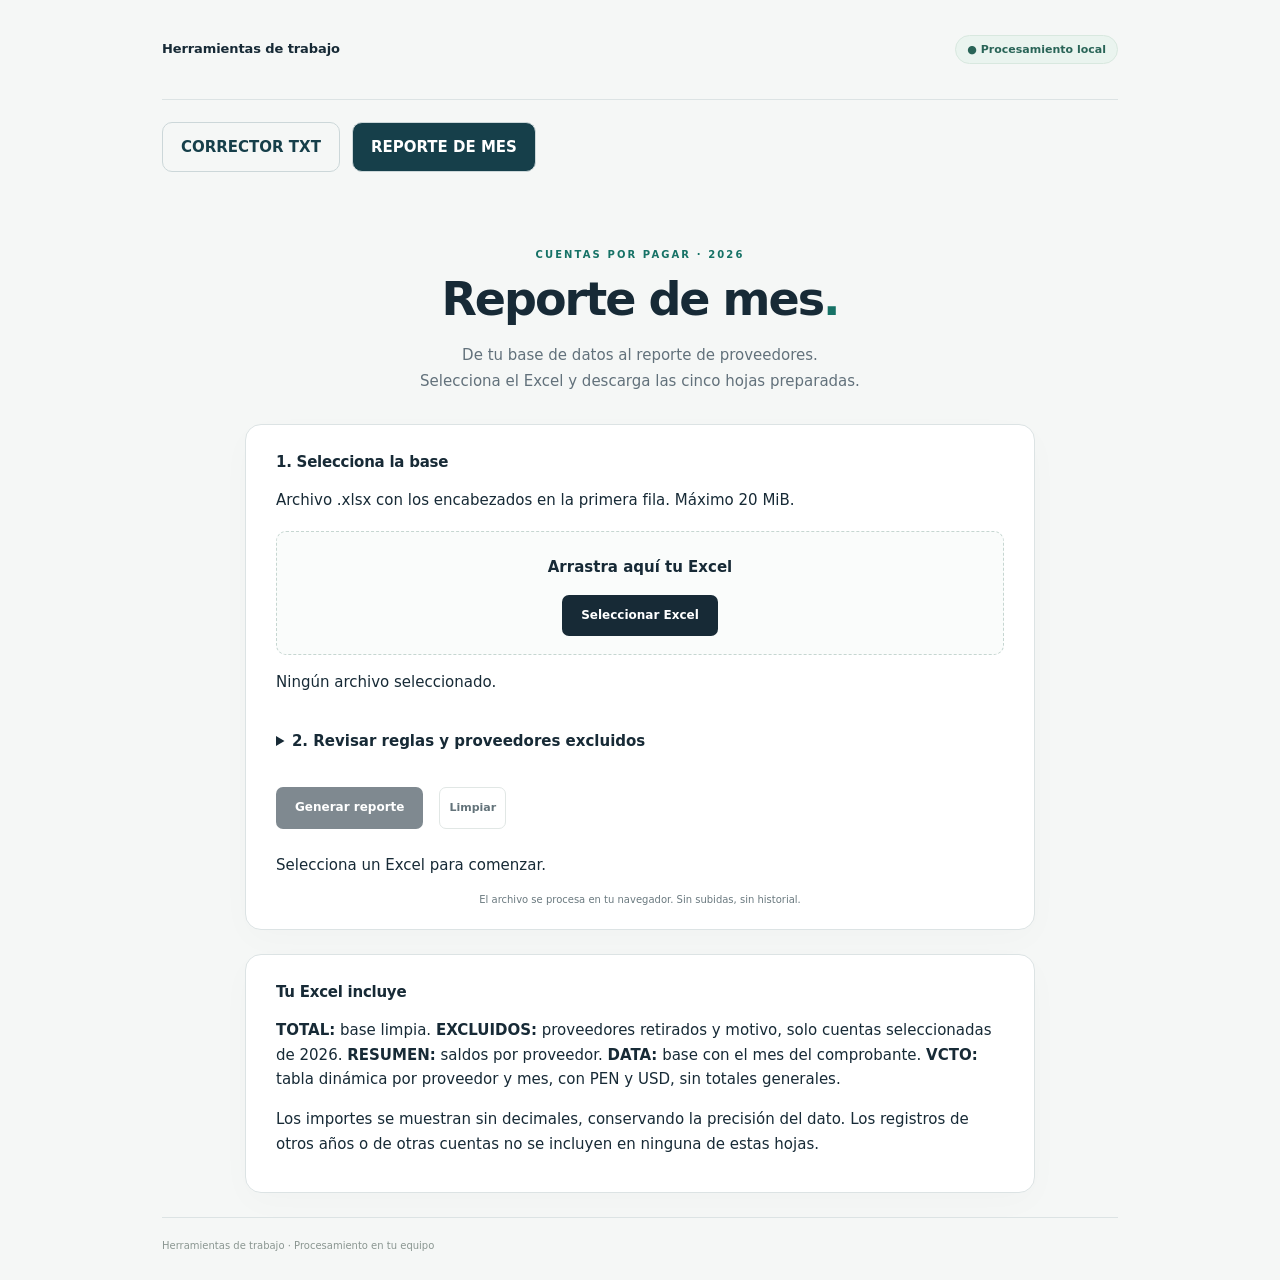
==== reporte.html @ 6555a628 "Add files via upload" ====
<!doctype html>
<html lang="es"><head><meta charset="utf-8"><meta name="viewport" content="width=device-width,initial-scale=1">
<meta http-equiv="Content-Security-Policy" content="default-src 'none'; script-src 'self'; style-src 'self'; img-src 'self' data:; connect-src 'none'; object-src 'none'; base-uri 'none'; form-action 'none'">
<title>Reporte de mes</title><link rel="icon" href="./assets/icon.svg"><link rel="stylesheet" href="./styles.css"><link rel="stylesheet" href="./reporte.css">
<script src="./vendor/exceljs.min.js" defer></script><script src="./vendor/jszip.min.js" defer></script><script type="module" src="./reporte.js"></script></head>
<body><div class="page-shell"><header class="masthead"><span class="brand">Herramientas de trabajo</span><span class="local-badge">● Procesamiento local</span></header>
<nav class="tool-nav" aria-label="Herramientas"><a href="./index.html">CORRECTOR TXT</a><a href="./reporte.html" aria-current="page">REPORTE DE MES</a></nav>
<main><section class="intro"><p class="eyebrow">CUENTAS POR PAGAR · 2026</p><h1>Reporte de mes<span class="title-dot">.</span></h1><p class="intro-copy">De tu base de datos al reporte de proveedores.<br>Selecciona el Excel y descarga las cinco hojas preparadas.</p></section>
<section class="workspace"><h2>1. Selecciona la base</h2><p>Archivo .xlsx con los encabezados en la primera fila. Máximo 20 MiB.</p><label class="drop-zone" id="report-drop">Arrastra aquí tu Excel<br><span class="button button-primary">Seleccionar Excel</span><input class="sr-only" type="file" id="report-file" accept=".xlsx"></label>
<p id="chosen-file">Ningún archivo seleccionado.</p>
<details><summary>2. Revisar reglas y proveedores excluidos</summary><p>Cuentas: 42120001, 42120002, 42410001, 43120001 y 43120002. Solo fecha de comprobante de 2026. ONCOSALUD permanece incluido.</p>
<label for="excluded-names">Proveedores a excluir (uno por línea)</label><textarea id="excluded-names" rows="9" spellcheck="false"></textarea>
<p>Se ignoran tildes, espacios y puntuación. Puedes escribir el inicio del nombre, por ejemplo TALMA SERVICIOS AEROPOR. Cada coincidencia se detalla en EXCLUIDOS.</p>
<label for="insurance-names">Palabras y nombres de aseguradoras a excluir (uno por línea)</label><textarea id="insurance-names" rows="4" spellcheck="false"></textarea><p>Revisa esta lista si aparece una aseguradora nueva cuyo nombre no incluye “seguros”. Los cambios se usan solo durante esta sesión.</p></details>
<div class="report-actions"><button id="generate-report" class="button button-primary" disabled>Generar reporte</button><button id="clear-report" class="button button-clear">Limpiar</button></div>
<p id="report-status" role="status" aria-live="polite">Selecciona un Excel para comenzar.</p><div id="report-result" hidden><p id="report-counts"></p><a id="report-download" class="button button-primary">Descargar reporte Excel ↓</a></div>
<p class="privacy-note">El archivo se procesa en tu navegador. Sin subidas, sin historial.</p></section>
<section class="workspace"><h2>Tu Excel incluye</h2><p><strong>TOTAL:</strong> base limpia. <strong>EXCLUIDOS:</strong> proveedores retirados y motivo, solo cuentas seleccionadas de 2026. <strong>RESUMEN:</strong> saldos por proveedor. <strong>DATA:</strong> base con el mes del comprobante. <strong>VCTO:</strong> tabla dinámica por proveedor y mes, con PEN y USD, sin totales generales.</p><p>Los importes se muestran sin decimales, conservando la precisión del dato. Los registros de otros años o de otras cuentas no se incluyen en ninguna de estas hojas.</p></section>
<noscript>Activa JavaScript para generar el reporte.</noscript></main><footer>Herramientas de trabajo · Procesamiento en tu equipo</footer></div></body></html>
---- styles.css ----
:root{color-scheme:light;--ink:#172a36;--muted:#62717b;--teal:#167266;--teal-soft:#eaf4ef;--border:#dce3e4;--surface:#fff;--page:#f5f7f6;font-family:Inter,ui-sans-serif,system-ui,-apple-system,BlinkMacSystemFont,"Segoe UI",sans-serif;font-synthesis:none}
*{box-sizing:border-box}
body{margin:0;background:var(--page);color:var(--ink);font-size:15px;line-height:1.6}
button,a,input{-webkit-tap-highlight-color:transparent}
button{font:inherit;cursor:pointer}
a{color:inherit}
button:focus-visible,a:focus-visible,summary:focus-visible,input:focus-visible{outline:3px solid #269e8e;outline-offset:4px}
button:disabled{cursor:default;opacity:.55}
[hidden]{display:none!important}
.page-shell{max-width:1040px;margin:auto;padding:0 42px}
.masthead{height:100px;display:flex;align-items:center;justify-content:space-between;gap:16px;border-bottom:1px solid var(--border)}
.brand{display:flex;align-items:center;gap:12px;text-decoration:none;font-size:13px;font-weight:600;letter-spacing:-.1px}
.brand-symbol{display:flex;align-items:center;justify-content:center;width:32px;height:35px;background:var(--ink);color:white;border-radius:9px;font-size:19px;font-weight:700;line-height:1;letter-spacing:-5px;padding-right:4px}
.brand-symbol span{font-size:15px;align-self:flex-start;margin-top:6px;margin-left:1px}
.local-badge{display:flex;align-items:center;gap:7px;background:var(--teal-soft);color:#296457;border:1px solid #d8e8df;border-radius:20px;padding:5px 11px;font-size:11px;font-weight:600;white-space:nowrap}
.local-badge span{font-size:8px;color:#318671}
main{max-width:790px;margin:auto}
.intro{padding:53px 0 30px;text-align:center}
.eyebrow{font-size:10px;letter-spacing:2.1px;font-weight:750;color:var(--teal);margin:0 0 9px}
h1{font-size:46px;line-height:1.18;letter-spacing:-2px;font-weight:700;margin:0 0 17px}
.title-dot{color:var(--teal)}
.intro-copy{color:var(--muted);font-size:15px;line-height:1.7;margin:0}
.rule-chip{display:inline-flex;align-items:center;gap:13px;margin-top:22px;background:#edf1f0;border:1px solid #e2e7e5;border-radius:8px;padding:8px 14px;font-size:12px;color:#5a6b70}
.rule-chip>strong{font-size:16px;font-family:ui-monospace,SFMono-Regular,Consolas,monospace;color:var(--teal);letter-spacing:.3px}
.rule-chip>strong span[aria-hidden]{padding:0 5px;color:#96aba5}
.rule-label{border-right:1px solid #d6dfdb;padding-right:13px}
.workspace{background:var(--surface);border:1px solid var(--border);border-radius:16px;padding:27px 30px 20px;box-shadow:0 10px 35px #263c3105}
.section-heading,.section-heading>div,.results-heading,.results-heading>div{display:flex;align-items:center;gap:10px}
.section-heading,.results-heading{justify-content:space-between;gap:14px}
h2{font-size:15px;letter-spacing:-.25px;line-height:1.4;margin:0;font-weight:650}
.step-number{font-family:ui-monospace,SFMono-Regular,Consolas,monospace;color:#8b999f;font-size:11px}
.format-tag{font-size:10px;letter-spacing:.8px;color:#7a878c;font-weight:650;border:1px solid #e2e7e7;border-radius:4px;padding:2px 7px}
.drop-zone{margin-top:19px;border:1.5px dashed #c6d6d1;background:#fafcfb;border-radius:10px;text-align:center;padding:23px 20px 18px;transition:border-color .15s,background .15s}
.drop-zone.is-dragging{background:#eaf5ef;border-color:var(--teal)}
.upload-symbol{display:inline-flex;width:44px;height:44px;align-items:center;justify-content:center;border:1px solid #dfe9e4;background:white;border-radius:11px;font-size:30px;line-height:1;color:var(--teal);box-shadow:0 3px 5px #1b4a3c04}
.drop-zone h3{font-size:16px;letter-spacing:-.2px;margin:13px 0 2px;font-weight:600}
.drop-zone>p{font-size:12px;color:var(--muted);margin:0}
.button{display:inline-flex;align-items:center;justify-content:center;gap:20px;text-decoration:none;line-height:1.4;font-weight:600;border-radius:7px;border:1px solid transparent;transition:background .15s,border-color .15s}
.button-primary{background:var(--ink);color:white;padding:11px 18px;font-size:12px;margin-top:16px;min-height:40px}
.button-primary:hover{background:#294552}
.button-primary span{font-size:18px;line-height:12px;color:#adbfbd}
.drop-zone>.file-limits{font-size:10px;color:#7a898e;margin-top:15px}
.privacy-note{display:flex;align-items:flex-start;justify-content:center;gap:7px;color:#6a797f;font-size:10px;margin:15px 0 0}
.privacy-icon{color:var(--teal);font-weight:800}
.session-message{font-size:11px;min-height:18px;margin:14px 0 0;color:#58756c;text-align:center}
.session-message.is-error{color:#a13d35}
.results{border-top:1px solid var(--border);margin-top:20px;padding-top:23px}
.file-count{font-size:10px;border:1px solid #dfe6e3;background:#f5f8f6;color:#64766d;vertical-align:2px;padding:1px 6px;border-radius:5px;margin-left:4px}
.button-clear{font-size:11px;background:transparent;color:#63737a;padding:7px 9px;min-height:34px;border-color:#e1e7e5;white-space:nowrap}
.button-clear:hover{background:#f4f7f5;color:var(--ink)}
.file-list{list-style:none;padding:0;margin:15px 0 0;display:grid;gap:10px}
.file-card{border:1px solid #e1e7e4;border-radius:9px;padding:15px 16px;background:#fff}
.file-top{display:flex;align-items:flex-start;justify-content:space-between;gap:15px}
.file-summary{display:flex;gap:11px;min-width:0;flex:1}
.file-symbol{background:#f0f4f2;color:#74897f;border:1px solid #e5ebe7;border-radius:6px;padding:9px 5px;font-family:ui-monospace,SFMono-Regular,Consolas,monospace;font-size:8px;font-weight:700;line-height:1;flex-shrink:0;align-self:flex-start;letter-spacing:.5px}
.file-copy{min-width:0}
.file-name{font-size:12px;line-height:1.5;margin:0;color:#263b44;font-weight:600;overflow-wrap:anywhere}
.file-size{display:block;color:#89968f;font-size:9px;margin-top:2px}
.file-status{font-size:10px;line-height:1.6;padding:3px 7px;border-radius:4px;background:#f1f4f3;color:#65786e;flex-shrink:0;white-space:nowrap}
.file-card[data-state="success"] .file-status{background:#eaf5ee;color:#28744d}
.file-card[data-state="error"] .file-status{background:#fbeeea;color:#a24d40}
.file-card[data-state="error"]{border-color:#eddcd5}
.file-bottom{display:flex;align-items:center;justify-content:space-between;gap:12px;margin:12px 0 0 40px}
.file-message{color:#6e7b77;font-size:11px;margin:0;overflow-wrap:anywhere}
.file-card[data-state="error"] .file-message{color:#985c4c}
.button-download{font-size:10px;white-space:nowrap;padding:8px 11px;background:#edf5f1;border-color:#d9e8df;color:#24694f;min-height:34px}
.button-download:hover{background:#deeee4;border-color:#c2dccd}
.file-details{margin:10px 0 0 40px;color:#63756c;font-size:10px}
.file-details summary{cursor:pointer;width:fit-content}
.file-details p{margin:5px 0 0}
.download-note{font-size:10px;color:#7e8a84;margin:15px 0 0;text-align:center}
.download-note strong{font-family:ui-monospace,SFMono-Regular,Consolas,monospace;font-weight:500}
.how-it-works{display:grid;grid-template-columns:repeat(3,1fr);gap:24px;margin:27px 3px 38px}
.how-it-works>div{display:flex;align-items:flex-start;gap:10px}
.small-step{border:1px solid #dce4df;color:#678073;border-radius:50%;width:22px;height:22px;flex-shrink:0;text-align:center;line-height:20px;font-size:10px;margin-top:1px}
.how-it-works p{margin:0;font-size:11px;line-height:1.6}
.how-it-works strong{display:block;color:#3f574c;font-weight:600;margin-bottom:2px}
.how-it-works p span{font-size:10px;color:#7d8a84}
footer{border-top:1px solid var(--border);display:flex;justify-content:space-between;gap:16px;font-size:10px;color:#8a9691;padding:20px 0 26px}
.sr-only{position:absolute;width:1px;height:1px;padding:0;margin:-1px;overflow:hidden;clip:rect(0,0,0,0);white-space:nowrap;border:0}
.noscript{background:#fff4de;padding:15px;border-radius:8px;font-size:13px}
@media(max-width:640px){.page-shell{padding:0 20px}.masthead{height:80px}.brand{font-size:11px;gap:8px}.brand-symbol{width:28px;height:31px}.local-badge{font-size:9px;padding:4px 8px;gap:5px}.intro{padding:35px 0 24px}h1{font-size:36px;letter-spacing:-1.5px}.intro-copy{font-size:13px}.desktop-break{display:none}.eyebrow{font-size:9px;letter-spacing:1.7px}.rule-chip{font-size:10px;gap:9px;padding:7px 11px;margin-top:20px}.rule-label{padding-right:9px}.rule-chip>strong{font-size:14px}.workspace{padding:22px 18px 17px;border-radius:13px}.drop-zone{padding:22px 10px 18px}.drop-zone h3{font-size:14px}.drop-zone>.file-limits{font-size:9px}.privacy-note{font-size:9px;justify-content:flex-start}.how-it-works{gap:13px;margin:24px 0 30px;grid-template-columns:1fr}.how-it-works p{display:flex;align-items:baseline;gap:10px}.how-it-works strong{min-width:64px;margin:0}.file-card{padding:12px}.file-top{gap:8px}.file-status{font-size:9px}.file-bottom{margin-left:0;align-items:flex-start;flex-wrap:wrap}.file-details{margin-left:0}.results-heading{gap:7px}.results-heading>div{gap:7px}.button-clear{font-size:10px;padding:7px}h2{font-size:13px}.file-count{margin-left:2px}.download-note{font-size:9px}footer{font-size:9px;gap:12px}.file-name{font-size:11px}}
@media(prefers-reduced-motion:reduce){*{transition:none!important;scroll-behavior:auto!important}}
---- reporte.css ----
.tool-nav{display:flex;gap:12px;margin:22px 0;flex-wrap:wrap}.tool-nav a{padding:12px 18px;border:1px solid #ccd7d9;border-radius:10px;text-decoration:none;color:#163f4a;font-weight:700}.tool-nav a[aria-current]{background:#163f4a;color:white}.workspace{margin-bottom:24px}.workspace p{line-height:1.65}.workspace label{display:block;margin-top:18px;font-weight:600}.workspace textarea{display:block;width:100%;box-sizing:border-box;padding:12px;border:1px solid #adbec1;border-radius:8px;font:inherit;color:#193c45;background:#fff}.workspace input{display:block;margin:16px auto;max-width:100%}.workspace details{margin:24px 0}.workspace summary{cursor:pointer;font-weight:700;padding:10px 0}.report-actions{display:flex;gap:16px;flex-wrap:wrap;margin:24px 0}#report-status{white-space:pre-wrap}#report-result{padding:18px;background:#e8f5f0;border-radius:10px}button:disabled{opacity:.55;cursor:not-allowed}.is-dragging{outline:3px solid #27846e}
.report-actions{align-items:center}.report-actions .button{margin-top:0;min-height:42px}.drop-zone:focus-within{outline:3px solid #27846e;outline-offset:4px}textarea:focus-visible{outline:3px solid #27846e;outline-offset:3px}#chosen-file{overflow-wrap:anywhere}
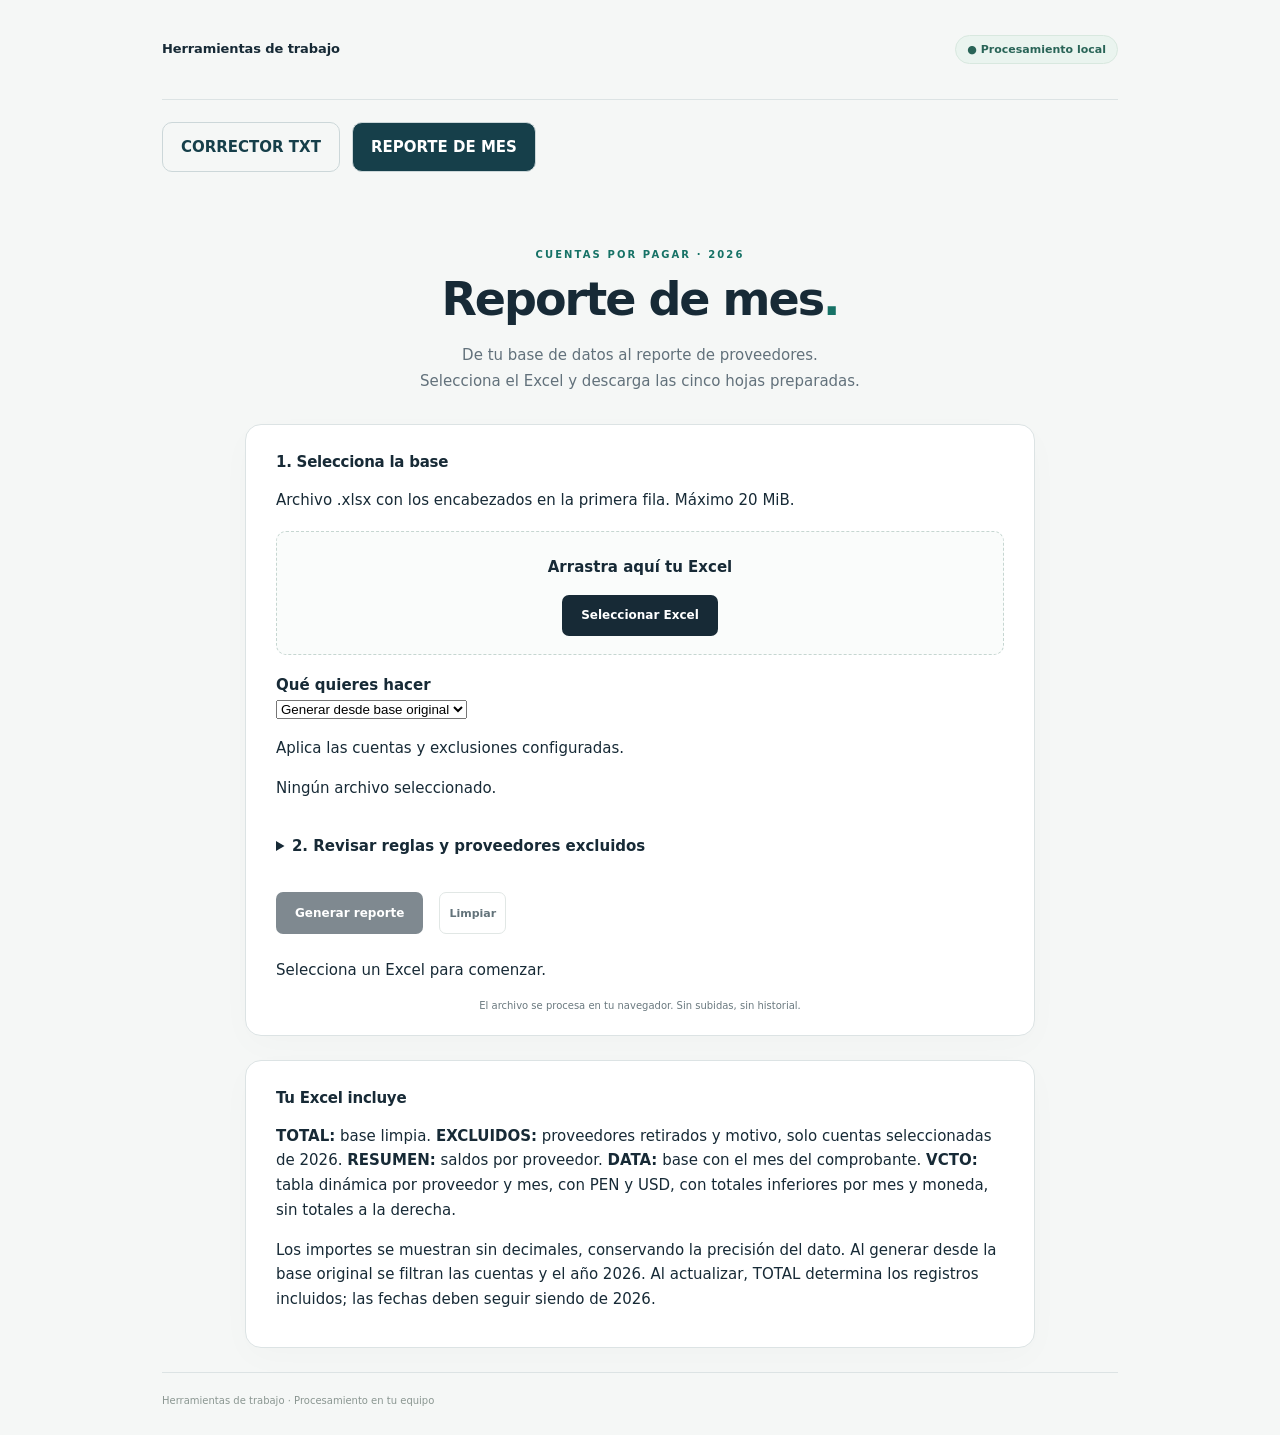
==== commit 9f4521cc: "Add files via upload" ====
--- a/reporte.html
+++ b/reporte.html
@@ -1,19 +1,20 @@
-<!doctype html>
-<html lang="es"><head><meta charset="utf-8"><meta name="viewport" content="width=device-width,initial-scale=1">
-<meta http-equiv="Content-Security-Policy" content="default-src 'none'; script-src 'self'; style-src 'self'; img-src 'self' data:; connect-src 'none'; object-src 'none'; base-uri 'none'; form-action 'none'">
-<title>Reporte de mes</title><link rel="icon" href="./assets/icon.svg"><link rel="stylesheet" href="./styles.css"><link rel="stylesheet" href="./reporte.css">
-<script src="./vendor/exceljs.min.js" defer></script><script src="./vendor/jszip.min.js" defer></script><script type="module" src="./reporte.js"></script></head>
-<body><div class="page-shell"><header class="masthead"><span class="brand">Herramientas de trabajo</span><span class="local-badge">● Procesamiento local</span></header>
-<nav class="tool-nav" aria-label="Herramientas"><a href="./index.html">CORRECTOR TXT</a><a href="./reporte.html" aria-current="page">REPORTE DE MES</a></nav>
-<main><section class="intro"><p class="eyebrow">CUENTAS POR PAGAR · 2026</p><h1>Reporte de mes<span class="title-dot">.</span></h1><p class="intro-copy">De tu base de datos al reporte de proveedores.<br>Selecciona el Excel y descarga las cinco hojas preparadas.</p></section>
-<section class="workspace"><h2>1. Selecciona la base</h2><p>Archivo .xlsx con los encabezados en la primera fila. Máximo 20 MiB.</p><label class="drop-zone" id="report-drop">Arrastra aquí tu Excel<br><span class="button button-primary">Seleccionar Excel</span><input class="sr-only" type="file" id="report-file" accept=".xlsx"></label>
-<p id="chosen-file">Ningún archivo seleccionado.</p>
-<details><summary>2. Revisar reglas y proveedores excluidos</summary><p>Cuentas: 42120001, 42120002, 42410001, 43120001 y 43120002. Solo fecha de comprobante de 2026. ONCOSALUD permanece incluido.</p>
-<label for="excluded-names">Proveedores a excluir (uno por línea)</label><textarea id="excluded-names" rows="9" spellcheck="false"></textarea>
-<p>Se ignoran tildes, espacios y puntuación. Puedes escribir el inicio del nombre, por ejemplo TALMA SERVICIOS AEROPOR. Cada coincidencia se detalla en EXCLUIDOS.</p>
-<label for="insurance-names">Palabras y nombres de aseguradoras a excluir (uno por línea)</label><textarea id="insurance-names" rows="4" spellcheck="false"></textarea><p>Revisa esta lista si aparece una aseguradora nueva cuyo nombre no incluye “seguros”. Los cambios se usan solo durante esta sesión.</p></details>
-<div class="report-actions"><button id="generate-report" class="button button-primary" disabled>Generar reporte</button><button id="clear-report" class="button button-clear">Limpiar</button></div>
-<p id="report-status" role="status" aria-live="polite">Selecciona un Excel para comenzar.</p><div id="report-result" hidden><p id="report-counts"></p><a id="report-download" class="button button-primary">Descargar reporte Excel ↓</a></div>
-<p class="privacy-note">El archivo se procesa en tu navegador. Sin subidas, sin historial.</p></section>
-<section class="workspace"><h2>Tu Excel incluye</h2><p><strong>TOTAL:</strong> base limpia. <strong>EXCLUIDOS:</strong> proveedores retirados y motivo, solo cuentas seleccionadas de 2026. <strong>RESUMEN:</strong> saldos por proveedor. <strong>DATA:</strong> base con el mes del comprobante. <strong>VCTO:</strong> tabla dinámica por proveedor y mes, con PEN y USD, sin totales generales.</p><p>Los importes se muestran sin decimales, conservando la precisión del dato. Los registros de otros años o de otras cuentas no se incluyen en ninguna de estas hojas.</p></section>
-<noscript>Activa JavaScript para generar el reporte.</noscript></main><footer>Herramientas de trabajo · Procesamiento en tu equipo</footer></div></body></html>
+<!doctype html>
+<html lang="es"><head><meta charset="utf-8"><meta name="viewport" content="width=device-width,initial-scale=1">
+<meta http-equiv="Content-Security-Policy" content="default-src 'none'; script-src 'self'; style-src 'self'; img-src 'self' data:; connect-src 'none'; object-src 'none'; base-uri 'none'; form-action 'none'">
+<title>Reporte de mes</title><link rel="icon" href="./assets/icon.svg"><link rel="stylesheet" href="./styles.css"><link rel="stylesheet" href="./reporte.css">
+<script src="./vendor/exceljs.min.js" defer></script><script src="./vendor/jszip.min.js" defer></script><script type="module" src="./reporte.js"></script></head>
+<body><div class="page-shell"><header class="masthead"><span class="brand">Herramientas de trabajo</span><span class="local-badge">● Procesamiento local</span></header>
+<nav class="tool-nav" aria-label="Herramientas"><a href="./index.html">CORRECTOR TXT</a><a href="./reporte.html" aria-current="page">REPORTE DE MES</a></nav>
+<main><section class="intro"><p class="eyebrow">CUENTAS POR PAGAR · 2026</p><h1>Reporte de mes<span class="title-dot">.</span></h1><p class="intro-copy">De tu base de datos al reporte de proveedores.<br>Selecciona el Excel y descarga las cinco hojas preparadas.</p></section>
+<section class="workspace"><h2>1. Selecciona la base</h2><p>Archivo .xlsx con los encabezados en la primera fila. Máximo 20 MiB.</p><label class="drop-zone" id="report-drop">Arrastra aquí tu Excel<br><span class="button button-primary">Seleccionar Excel</span><input class="sr-only" type="file" id="report-file" accept=".xlsx"></label>
+<label for="report-mode">Qué quieres hacer</label><select id="report-mode"><option value="new">Generar desde base original</option><option value="update">Actualizar desde TOTAL</option></select><p id="mode-help">Aplica las cuentas y exclusiones configuradas.</p>
+<p id="chosen-file">Ningún archivo seleccionado.</p>
+<details id="report-rules"><summary>2. Revisar reglas y proveedores excluidos</summary><p>Cuentas: 42120001, 42120002, 42410001, 43120001 y 43120002. Solo fecha de comprobante de 2026. ONCOSALUD permanece incluido.</p>
+<label for="excluded-names">Proveedores a excluir (uno por línea)</label><textarea id="excluded-names" rows="9" spellcheck="false"></textarea>
+<p>Se ignoran tildes, espacios y puntuación. Puedes escribir el inicio del nombre, por ejemplo TALMA SERVICIOS AEROPOR. Cada coincidencia se detalla en EXCLUIDOS.</p>
+<label for="insurance-names">Palabras y nombres de aseguradoras a excluir (uno por línea)</label><textarea id="insurance-names" rows="4" spellcheck="false"></textarea><p>Revisa esta lista si aparece una aseguradora nueva cuyo nombre no incluye “seguros”. Los cambios se usan solo durante esta sesión.</p></details>
+<div class="report-actions"><button id="generate-report" class="button button-primary" disabled>Generar reporte</button><button id="clear-report" class="button button-clear">Limpiar</button></div>
+<p id="report-status" role="status" aria-live="polite">Selecciona un Excel para comenzar.</p><div id="report-result" hidden><p id="report-counts"></p><a id="report-download" class="button button-primary">Descargar reporte Excel ↓</a></div>
+<p class="privacy-note">El archivo se procesa en tu navegador. Sin subidas, sin historial.</p></section>
+<section class="workspace"><h2>Tu Excel incluye</h2><p><strong>TOTAL:</strong> base limpia. <strong>EXCLUIDOS:</strong> proveedores retirados y motivo, solo cuentas seleccionadas de 2026. <strong>RESUMEN:</strong> saldos por proveedor. <strong>DATA:</strong> base con el mes del comprobante. <strong>VCTO:</strong> tabla dinámica por proveedor y mes, con PEN y USD, con totales inferiores por mes y moneda, sin totales a la derecha.</p><p>Los importes se muestran sin decimales, conservando la precisión del dato. Al generar desde la base original se filtran las cuentas y el año 2026. Al actualizar, TOTAL determina los registros incluidos; las fechas deben seguir siendo de 2026.</p></section>
+<noscript>Activa JavaScript para generar el reporte.</noscript></main><footer>Herramientas de trabajo · Procesamiento en tu equipo</footer></div></body></html>
